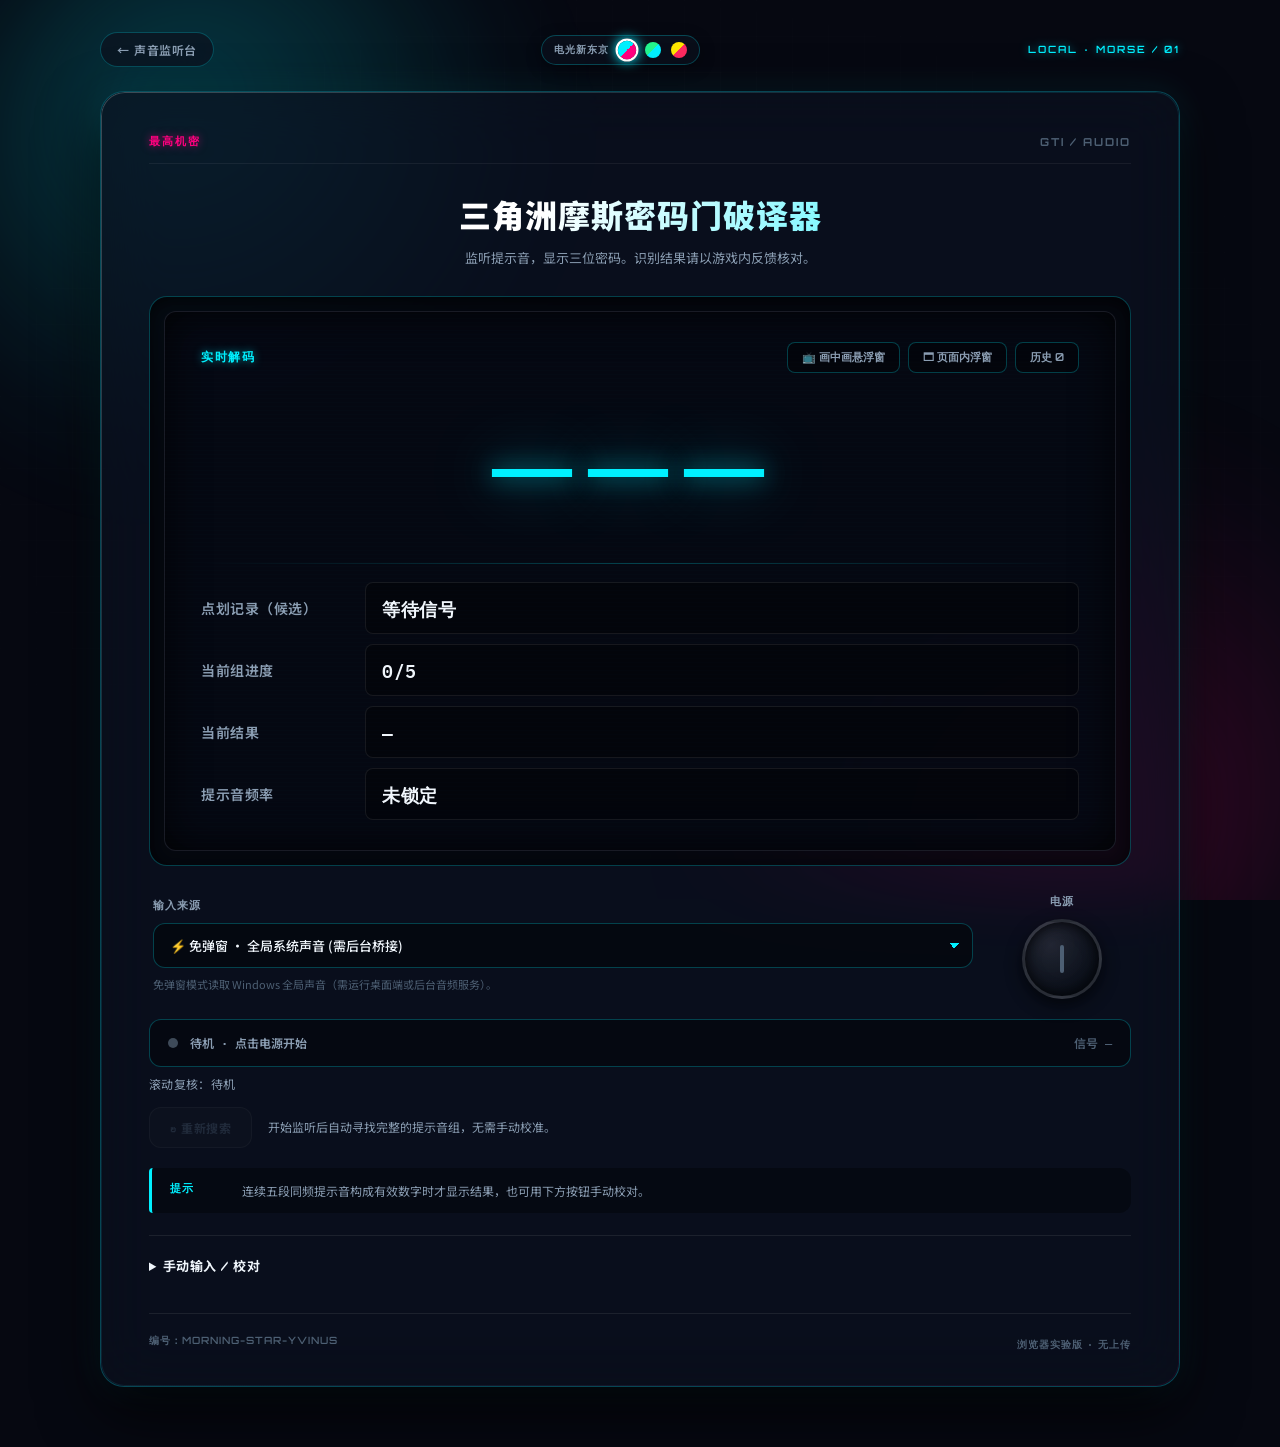
==== web/morse.html @ 89166b59 "feat: extract standalone morse module, add document picture-in-picture float overlay, wasapi audio w" ====
<!doctype html>
<html lang="zh-CN">
<head>
  <meta charset="UTF-8" />
  <meta name="viewport" content="width=device-width, initial-scale=1" />
  <meta name="theme-color" content="#171d1d" />
  <title>摩斯密码门解码台 · Delta Force Audio</title>
  <link rel="stylesheet" href="morse.css" />
  <link rel="stylesheet" href="morse-controls.css" />
</head>
<body>
  <div class="grain"></div>
  <div class="cyber-grid" aria-hidden="true"></div>
  <div class="liquid-orbs" aria-hidden="true">
    <div class="orb orb-1"></div>
    <div class="orb orb-2"></div>
  </div>

  <main class="shell">
    <header class="topbar">
      <a href="index.html" class="back">← 声音监听台</a>
      <div class="theme-capsule" data-theme-switcher title="切换赛博液态主题">
        <span class="theme-capsule-label" id="currentThemeName">电光新东京</span>
        <div class="theme-picker">
          <button class="theme-btn active" data-theme="cyber-neon" title="电光新东京 (青/粉)" type="button"></button>
          <button class="theme-btn" data-theme="acid-matrix" title="战术矩阵 (绿/青)" type="button"></button>
          <button class="theme-btn" data-theme="night-city" title="夜之城 (金/橙)" type="button"></button>
        </div>
      </div>
      <span class="top-tag">LOCAL · MORSE / 01</span>
    </header>

    <section class="machine" aria-labelledby="title">
      <div class="machine-heading"><span>最高机密</span><span>GTI / AUDIO</span></div>
      <h1 id="title" data-text="三角洲摩斯密码门破译器">三角洲摩斯密码门破译器</h1>
      <p class="subtitle">监听提示音，显示三位密码。识别结果请以游戏内反馈核对。</p>

      <div class="display-frame">
        <div class="display">
          <div class="display-top">
            <span class="small-label">实时解码</span>
            <div class="display-actions">
              <button id="pipToggleBtn" class="compact-btn" type="button" title="开启系统画中画置顶悬浮窗 (Chrome/Edge)">📺 画中画悬浮窗</button>
              <button id="compactToggleBtn" class="compact-btn" type="button" title="切换页面内极简浮窗">🗖 页面内浮窗</button>
              <button id="historyBtn" type="button">历史 <span id="historyCount">0</span></button>
            </div>
          </div>
          <div class="digits" id="digits" aria-live="polite">───</div>
          <div class="display-divider"></div>
          <div class="readout"><span>点划记录（候选）</span><strong id="symbols">等待信号</strong></div>
          <div class="readout"><span>当前组进度</span><strong id="pulseProgress">0/5</strong></div>
          <div class="readout"><span>当前结果</span><strong id="currentResult">—</strong></div>
          <div class="readout"><span>提示音频率</span><strong id="frequency">未锁定</strong></div>
        </div>
      </div>

      <!-- 极简浮窗 (Compact Overlay) -->
      <div id="compactOverlay" class="compact-overlay" hidden>
        <div class="compact-drag-handle">
          <span class="compact-title">密码门破译 · 浮窗</span>
          <button id="exitCompactBtn" class="compact-exit-btn" type="button" title="展开全功能面板">🗗 展开</button>
        </div>
        <div class="compact-body">
          <div class="compact-digits-wrapper">
            <span class="compact-label">解码密码</span>
            <div id="compactDigits" class="compact-digits">───</div>
          </div>
          <div class="compact-divider"></div>
          <div class="compact-readout">
            <span class="compact-label">候选斜杠 / 点划</span>
            <div id="compactCandidate" class="compact-candidate">/ / / (等待信号)</div>
          </div>
        </div>
      </div>

      <div class="control-grid">
        <div class="source-control">
          <label for="source">输入来源</label>
          <select id="source">
            <option value="wasapi">⚡ 免弹窗 · 全局系统声音 (需后台桥接)</option>
            <option value="screen">系统 / 游戏共享音频 (浏览器弹窗)</option>
            <option value="mic">麦克风</option>
            <option value="file">本地音频文件</option>
          </select>
          <input id="audioFile" type="file" accept="audio/*" hidden />
          <p id="sourceDesc">免弹窗模式读取 Windows 全局声音（需运行桌面端或后台音频服务）。</p>
        </div>
        <div class="power-block">
          <span>电源</span>
          <button id="powerBtn" class="power" type="button" aria-label="开始监听" aria-pressed="false"><span></span></button>
        </div>
      </div>

      <div class="status-row"><span class="lamp" id="lamp"></span><span id="status">待机 · 点击电源开始</span><span id="signalLevel">信号 —</span></div>
      <p class="rolling-status" id="rollingStatus" aria-live="polite">滚动复核：待机</p>
      <div class="search-row"><button id="searchBtn" type="button" disabled>↻ 重新搜索</button><span>开始监听后自动寻找完整的提示音组，无需手动校准。</span></div>
      <div class="search-row" id="diagnosticRow" hidden><button id="diagnosticBtn" type="button" disabled>● 开始诊断录制</button><span id="diagnosticNote">仅在点击后录制当前输入的音频及识别日志；停止时下载到本机，不会上传。可能录到语音，分享前请检查。最长 2 分钟。</span></div>
      <div class="hint-box"><span>提示</span><p id="hint">连续五段同频提示音构成有效数字时才显示结果，也可用下方按钮手动校对。</p></div>

      <details class="manual">
        <summary>手动输入 / 校对</summary>
        <p>每组五个符号自动转换为一位数字。音频识别不确定时，可手动修正。</p>
        <div class="manual-actions">
          <button id="dotBtn" type="button">· <small>短音</small></button>
          <button id="dashBtn" type="button">— <small>长音</small></button>
          <button id="undoBtn" type="button">↶ <small>撤销</small></button>
          <button id="resetBtn" type="button">⌁ <small>清空本轮</small></button>
        </div>
      </details>

      <section class="history" id="historyPanel" hidden aria-label="解码历史">
        <div class="section-head"><h2>本次历史</h2><button id="clearHistoryBtn" type="button">清空</button></div>
        <div id="historyList" class="history-list"><p class="empty">还没有解码记录</p></div>
      </section>

      <footer><span>编号：MORNING-STAR-YVINUS</span><span>浏览器实验版 · 无上传</span></footer>
    </section>
  </main>
  <script type="module" src="morse.js"></script>
</body>
</html>
---- web/morse.css ----
@import url('https://fonts.googleapis.com/css2?family=IBM+Plex+Mono:ital,wght@0,400;0,500;0,600;0,700;1,400&family=Noto+Sans+SC:wght@400;500;600;700;900&family=Orbitron:wght@500;700;900&display=swap');

/* =========================================================
   赛博液态摩斯破译机核心主题变量 (Morse Cyber Glass Tokens)
   ========================================================= */
:root,
html[data-theme="cyber-neon"] {
  --accent-primary: #00f0ff;
  --accent-secondary: #ff007f;
  --accent-glow-pri: rgba(0, 240, 255, 0.55);
  --accent-glow-sec: rgba(255, 0, 127, 0.55);
  --orb-1: radial-gradient(circle at 40% 30%, rgba(0, 240, 255, 0.28) 0%, rgba(0, 240, 255, 0) 70%);
  --orb-2: radial-gradient(circle at 60% 70%, rgba(255, 0, 127, 0.25) 0%, rgba(255, 0, 127, 0) 70%);
  --bg-base: #060811;
  --deck-bg: rgba(12, 17, 30, 0.72);
  --deck-border: rgba(0, 240, 255, 0.25);
  --deck-border-hover: rgba(0, 240, 255, 0.55);
  --display-bg: rgba(6, 10, 20, 0.85);
  --glass-specular: linear-gradient(135deg, rgba(255, 255, 255, 0.22) 0%, rgba(0, 240, 255, 0.12) 40%, rgba(255, 0, 127, 0.08) 100%);
  --glass-shadow: 0 24px 60px rgba(0, 0, 0, 0.75), 0 0 35px rgba(0, 240, 255, 0.1);
  --text-main: #f0f6fc;
  --text-muted: #8b9eb3;
  --text-dim: #4d5f73;
}

html[data-theme="acid-matrix"] {
  --accent-primary: #25f48b;
  --accent-secondary: #00f0ff;
  --accent-glow-pri: rgba(37, 244, 139, 0.55);
  --accent-glow-sec: rgba(0, 240, 255, 0.55);
  --orb-1: radial-gradient(circle at 40% 30%, rgba(37, 244, 139, 0.25) 0%, rgba(37, 244, 139, 0) 70%);
  --orb-2: radial-gradient(circle at 60% 70%, rgba(0, 240, 255, 0.22) 0%, rgba(0, 240, 255, 0) 70%);
  --bg-base: #040d0a;
  --deck-bg: rgba(6, 20, 16, 0.72);
  --deck-border: rgba(37, 244, 139, 0.25);
  --deck-border-hover: rgba(37, 244, 139, 0.55);
  --display-bg: rgba(4, 14, 11, 0.85);
  --glass-specular: linear-gradient(135deg, rgba(255, 255, 255, 0.22) 0%, rgba(37, 244, 139, 0.15) 40%, rgba(0, 240, 255, 0.08) 100%);
  --glass-shadow: 0 24px 60px rgba(0, 0, 0, 0.75), 0 0 35px rgba(37, 244, 139, 0.1);
  --text-main: #edf9f4;
  --text-muted: #86a69a;
  --text-dim: #446156;
}

html[data-theme="night-city"] {
  --accent-primary: #ffe600;
  --accent-secondary: #ff2a5f;
  --accent-glow-pri: rgba(255, 230, 0, 0.55);
  --accent-glow-sec: rgba(255, 42, 95, 0.55);
  --orb-1: radial-gradient(circle at 40% 30%, rgba(255, 230, 0, 0.24) 0%, rgba(255, 230, 0, 0) 70%);
  --orb-2: radial-gradient(circle at 60% 70%, rgba(255, 42, 95, 0.25) 0%, rgba(255, 42, 95, 0) 70%);
  --bg-base: #0a0808;
  --deck-bg: rgba(22, 17, 18, 0.75);
  --deck-border: rgba(255, 230, 0, 0.25);
  --deck-border-hover: rgba(255, 230, 0, 0.55);
  --display-bg: rgba(14, 10, 11, 0.88);
  --glass-specular: linear-gradient(135deg, rgba(255, 255, 255, 0.22) 0%, rgba(255, 230, 0, 0.14) 40%, rgba(255, 42, 95, 0.08) 100%);
  --glass-shadow: 0 24px 60px rgba(0, 0, 0, 0.75), 0 0 35px rgba(255, 230, 0, 0.1);
  --text-main: #fffdf2;
  --text-muted: #ad9f92;
  --text-dim: #635850;
}

/* =========================================================
   全局重置与液态背景层
   ========================================================= */
* {
  box-sizing: border-box;
  margin: 0;
  padding: 0;
}

body {
  background-color: var(--bg-base);
  color: var(--text-main);
  font-family: 'Noto Sans SC', system-ui, -apple-system, sans-serif;
  min-height: 100vh;
  position: relative;
  overflow-x: hidden;
  line-height: 1.5;
  transition: background-color 0.4s ease, color 0.4s ease;
}

/* 液态流动光球 */
.liquid-orbs {
  position: fixed;
  inset: 0;
  pointer-events: none;
  z-index: 0;
  overflow: hidden;
}

.liquid-orbs .orb {
  position: absolute;
  border-radius: 50%;
  filter: blur(75px);
  opacity: 0.85;
  will-change: transform;
}

.liquid-orbs .orb-1 {
  width: 600px;
  height: 600px;
  background: var(--orb-1);
  top: -10%;
  left: -5%;
  animation: orbFloatA 22s ease-in-out infinite alternate;
}

.liquid-orbs .orb-2 {
  width: 650px;
  height: 650px;
  background: var(--orb-2);
  bottom: -15%;
  right: -5%;
  animation: orbFloatB 26s ease-in-out infinite alternate;
}

@keyframes orbFloatA {
  0% { transform: translate(0, 0) scale(1); }
  100% { transform: translate(80px, 100px) scale(1.15); }
}

@keyframes orbFloatB {
  0% { transform: translate(0, 0) scale(1.1); }
  100% { transform: translate(-100px, -70px) scale(0.95); }
}

.cyber-grid {
  position: fixed;
  inset: 0;
  pointer-events: none;
  z-index: 0;
  background-image: 
    linear-gradient(to right, rgba(255, 255, 255, 0.02) 1px, transparent 1px),
    linear-gradient(to bottom, rgba(255, 255, 255, 0.02) 1px, transparent 1px);
  background-size: 36px 36px;
  mask-image: radial-gradient(ellipse at center, #000 35%, transparent 85%);
}

.shell {
  width: min(100% - 48px, 1080px);
  margin: 0 auto;
  padding: 32px 0 60px;
  position: relative;
  z-index: 2;
}

/* =========================================================
   顶部导航与主题胶囊 (Topbar & Controls)
   ========================================================= */
.topbar {
  display: flex;
  align-items: center;
  justify-content: space-between;
  margin-bottom: 24px;
  font-size: 13px;
}

.back {
  display: inline-flex;
  align-items: center;
  gap: 8px;
  color: var(--text-muted);
  text-decoration: none;
  font: 600 12px 'Orbitron', 'Noto Sans SC', sans-serif;
  letter-spacing: 0.5px;
  background: var(--deck-bg);
  backdrop-filter: blur(16px);
  border: 1px solid var(--deck-border);
  padding: 8px 16px;
  border-radius: 20px;
  transition: all 0.25s ease;
}

.back:hover {
  color: var(--accent-primary);
  border-color: var(--accent-primary);
  box-shadow: 0 0 16px var(--accent-glow-pri);
  transform: translateX(-2px);
}

.top-tag {
  font: 600 10px 'Orbitron', monospace;
  letter-spacing: 2px;
  color: var(--accent-primary);
  text-shadow: 0 0 8px var(--accent-glow-pri);
}

/* 主题切换微型胶囊 */
.theme-capsule {
  display: flex;
  align-items: center;
  gap: 8px;
  background: var(--deck-bg);
  backdrop-filter: blur(20px);
  border: 1px solid var(--deck-border);
  padding: 4px 10px 4px 12px;
  border-radius: 30px;
  box-shadow: 0 4px 16px rgba(0, 0, 0, 0.3);
}

.theme-capsule-label {
  font: 600 10px 'Orbitron', monospace;
  color: var(--text-muted);
  letter-spacing: 1px;
}

.theme-picker {
  display: flex;
  align-items: center;
  gap: 6px;
}

.theme-btn {
  width: 20px;
  height: 20px;
  border-radius: 50%;
  border: 2px solid transparent;
  cursor: pointer;
  background: transparent;
  padding: 0;
  transition: transform 0.25s ease, border-color 0.25s ease, box-shadow 0.25s ease;
}

.theme-btn::before {
  content: "";
  display: block;
  width: 100%;
  height: 100%;
  border-radius: 50%;
}

.theme-btn[data-theme="cyber-neon"]::before {
  background: linear-gradient(135deg, #00f0ff 50%, #ff007f 50%);
}

.theme-btn[data-theme="acid-matrix"]::before {
  background: linear-gradient(135deg, #25f48b 50%, #00f0ff 50%);
}

.theme-btn[data-theme="night-city"]::before {
  background: linear-gradient(135deg, #ffe600 50%, #ff2a5f 50%);
}

.theme-btn:hover {
  transform: scale(1.2);
}

.theme-btn.active {
  border-color: #ffffff;
  box-shadow: 0 0 10px var(--accent-primary);
  transform: scale(1.15);
}

/* =========================================================
   赛博液态战术终端机壳 (Cyber Tactical Deck)
   ========================================================= */
.machine {
  border: 1px solid var(--deck-border);
  border-radius: 24px;
  padding: 42px 48px 34px;
  background: var(--deck-bg);
  backdrop-filter: blur(28px) saturate(190%);
  -webkit-backdrop-filter: blur(28px) saturate(190%);
  box-shadow: var(--glass-shadow);
  position: relative;
  overflow: hidden;
  transition: border-color 0.35s ease;
}

.machine::before {
  content: "";
  position: absolute;
  inset: 0;
  border-radius: 24px;
  padding: 1px;
  background: var(--glass-specular);
  -webkit-mask: linear-gradient(#fff 0 0) content-box, linear-gradient(#fff 0 0);
  -webkit-mask-composite: xor;
  mask-composite: exclude;
  pointer-events: none;
}

.machine::after {
  content: "";
  position: absolute;
  inset: 0;
  z-index: 5;
  pointer-events: none;
  opacity: 0;
  background: repeating-linear-gradient(0deg, transparent 0 6px, var(--accent-glow-pri) 7px, transparent 9px);
  mix-blend-mode: screen;
}

.machine.theme-glitch {
  animation: theme-glitch-shift 650ms steps(1, end);
}

.machine.theme-glitch::after {
  animation: theme-glitch-scan 650ms steps(1, end);
}

.machine.theme-glitch h1::after {
  content: attr(data-text);
  position: absolute;
  inset: 0;
  background: var(--deck-bg);
  color: var(--accent-secondary);
  -webkit-text-fill-color: var(--accent-secondary);
  text-shadow: -3px 0 var(--accent-primary);
  clip-path: inset(35% 0 40% 0);
  animation: theme-glitch-title 650ms steps(1, end);
}

@keyframes theme-glitch-shift {
  0%, 100% { transform: translateX(0); filter: none; }
  12%, 38% { transform: translateX(-3px); filter: hue-rotate(45deg); }
  18%, 45% { transform: translateX(3px); filter: contrast(1.35); }
  25%, 55% { transform: translateX(0); filter: none; }
}

@keyframes theme-glitch-scan {
  0%, 100% { opacity: 0; clip-path: inset(0); }
  12%, 38% { opacity: .55; clip-path: inset(14% 0 68% 0); }
  18%, 45% { opacity: .35; clip-path: inset(58% 0 23% 0); }
  25%, 55% { opacity: 0; }
}

@keyframes theme-glitch-title {
  0%, 100% { opacity: 0; }
  12%, 38% { opacity: .9; transform: translateX(5px); clip-path: inset(23% 0 52% 0); }
  18%, 45% { opacity: .75; transform: translateX(-5px); clip-path: inset(58% 0 17% 0); }
  25%, 55% { opacity: 0; }
}

.machine-heading {
  display: flex;
  justify-content: space-between;
  align-items: center;
  font: 700 11px 'Orbitron', monospace;
  letter-spacing: 2px;
  color: var(--text-dim);
  border-bottom: 1px solid rgba(255, 255, 255, 0.06);
  padding-bottom: 14px;
}

.machine-heading span:first-child {
  color: var(--accent-secondary);
  text-shadow: 0 0 8px var(--accent-glow-sec);
}

h1 {
  position: relative;
  text-align: center;
  font-family: 'Orbitron', 'Noto Sans SC', sans-serif;
  font-size: clamp(22px, 4vw, 32px);
  font-weight: 900;
  margin: 28px 0 8px;
  letter-spacing: 1px;
  background: linear-gradient(120deg, #ffffff 40%, var(--accent-primary) 100%);
  -webkit-background-clip: text;
  -webkit-text-fill-color: transparent;
}

@media (prefers-reduced-motion: reduce) {
  .machine.theme-glitch,
  .machine.theme-glitch::after,
  .machine.theme-glitch h1::after {
    animation: none;
  }
}

.subtitle {
  text-align: center;
  color: var(--text-muted);
  font-size: 13px;
  margin: 0 0 28px;
}

/* =========================================================
   核心全息数显视窗 (Holo-Display HUD)
   ========================================================= */
.display-frame {
  background: rgba(0, 0, 0, 0.45);
  border: 1px solid var(--deck-border);
  border-radius: 18px;
  padding: 14px;
  box-shadow: inset 0 4px 20px rgba(0, 0, 0, 0.7);
}

.display {
  min-height: 390px;
  border: 1px solid rgba(255, 255, 255, 0.08);
  border-radius: 12px;
  padding: 30px 36px;
  background: 
    repeating-linear-gradient(0deg, transparent 0 3px, rgba(0, 240, 255, 0.02) 4px),
    var(--display-bg);
  box-shadow: inset 0 0 40px rgba(0, 0, 0, 0.8);
  position: relative;
}

.display-top {
  display: flex;
  justify-content: space-between;
  align-items: center;
  flex-wrap: wrap;
  gap: 10px;
}

.small-label {
  color: var(--accent-primary);
  font: 700 12px 'Orbitron', monospace;
  letter-spacing: 1.5px;
  text-shadow: 0 0 8px var(--accent-glow-pri);
}

.display-top button, .section-head button {
  border: 1px solid var(--deck-border);
  border-radius: 8px;
  background: rgba(0, 0, 0, 0.35);
  color: var(--text-muted);
  padding: 7px 14px;
  font: 600 11px 'Orbitron', 'IBM Plex Mono', monospace;
  cursor: pointer;
  transition: all 0.25s ease;
}

.display-top button:hover, .section-head button:hover {
  border-color: var(--accent-primary);
  color: var(--accent-primary);
  box-shadow: 0 0 12px var(--accent-glow-pri);
}

/* 核心三位数字管 */
.digits {
  text-align: center;
  color: var(--accent-primary);
  font: 900 clamp(64px, 12vw, 120px)/1.5 'Orbitron', 'IBM Plex Mono', monospace;
  letter-spacing: 0.2em;
  text-shadow: 0 0 25px var(--accent-glow-pri), 0 0 60px var(--accent-glow-pri);
  min-height: 175px;
  display: flex;
  align-items: center;
  justify-content: center;
  user-select: none;
}

.display-divider {
  height: 1px;
  background: linear-gradient(90deg, transparent, var(--deck-border), transparent);
  margin: 10px 0 18px;
}

.readout {
  display: grid;
  grid-template-columns: 150px 1fr;
  align-items: center;
  gap: 14px;
  margin-top: 10px;
  color: var(--text-muted);
  font: 600 14px 'Orbitron', 'Noto Sans SC', sans-serif;
  letter-spacing: 0.5px;
}

.readout strong {
  display: block;
  min-width: 0;
  padding: 10px 16px;
  background: rgba(0, 0, 0, 0.35);
  border: 1px solid rgba(255, 255, 255, 0.08);
  border-radius: 8px;
  color: var(--text-main);
  font: 600 18px 'IBM Plex Mono', monospace;
  overflow-wrap: anywhere;
}

/* =========================================================
   控制网格与发光电源 (Control Grid & Power Reactor)
   ========================================================= */
.control-grid {
  display: grid;
  grid-template-columns: 1fr 130px;
  gap: 24px;
  align-items: center;
  margin: 28px 4px 20px;
}

.source-control label, .power-block > span {
  display: block;
  color: var(--text-muted);
  font: 700 11px 'Orbitron', monospace;
  letter-spacing: 1px;
  margin-bottom: 10px;
}

.source-control select {
  width: 100%;
  background: rgba(0, 0, 0, 0.4);
  border: 1px solid var(--deck-border);
  border-radius: 12px;
  padding: 12px 16px;
  color: var(--text-main);
  font: 500 13px 'Noto Sans SC', sans-serif;
  appearance: none;
  background-image: linear-gradient(45deg, transparent 50%, var(--accent-primary) 50%), linear-gradient(135deg, var(--accent-primary) 50%, transparent 50%);
  background-position: calc(100% - 18px) 19px, calc(100% - 13px) 19px;
  background-size: 5px 5px;
  background-repeat: no-repeat;
  cursor: pointer;
  transition: all 0.25s ease;
}

.source-control select:hover, .source-control select:focus {
  border-color: var(--accent-primary);
  box-shadow: 0 0 16px var(--accent-glow-pri);
  outline: none;
}

.source-control select option {
  background: #0c121e;
  color: #fff;
}

.source-control p {
  color: var(--text-dim);
  font-size: 11px;
  line-height: 1.6;
  margin: 8px 0 0;
}

.power-block {
  text-align: center;
}

/* 发光原子反应堆电源键 (Power Button) */
.power {
  width: 80px;
  height: 80px;
  border-radius: 50%;
  border: 3px solid rgba(255, 255, 255, 0.12);
  background: radial-gradient(circle at 35% 30%, rgba(255, 255, 255, 0.1), #090e18 75%);
  box-shadow: 0 6px 16px rgba(0, 0, 0, 0.6), inset 0 0 14px rgba(0, 0, 0, 0.8);
  cursor: pointer;
  position: relative;
  display: inline-grid;
  place-items: center;
  transition: all 0.3s cubic-bezier(0.16, 1, 0.3, 1);
}

.power:hover {
  transform: scale(1.05);
  border-color: var(--deck-border);
}

.power span {
  display: inline-block;
  width: 4px;
  height: 28px;
  border-radius: 2px;
  background: var(--text-dim);
  transition: all 0.3s ease;
}

.power[aria-pressed="true"] {
  border-color: var(--accent-secondary);
  box-shadow: 0 0 30px var(--accent-glow-sec), inset 0 0 16px var(--accent-glow-sec);
  animation: reactorPulse 2s infinite ease-in-out;
}

.power[aria-pressed="true"] span {
  background: var(--accent-secondary);
  box-shadow: 0 0 12px var(--accent-secondary);
}

@keyframes reactorPulse {
  0%, 100% { box-shadow: 0 0 20px var(--accent-glow-sec), inset 0 0 12px var(--accent-glow-sec); }
  50% { box-shadow: 0 0 35px var(--accent-glow-sec), inset 0 0 22px var(--accent-glow-sec); }
}

/* =========================================================
   状态指示栏与全息提示 (Status & Hints)
   ========================================================= */
.status-row {
  display: flex;
  align-items: center;
  gap: 12px;
  padding: 13px 18px;
  border: 1px solid var(--deck-border);
  border-radius: 12px;
  background: rgba(0, 0, 0, 0.35);
  color: var(--text-muted);
  font: 600 12px 'IBM Plex Mono', 'Noto Sans SC', monospace;
}

.status-row #signalLevel {
  margin-left: auto;
  color: var(--text-dim);
}

.lamp {
  width: 10px;
  height: 10px;
  border-radius: 50%;
  background: #3e4a59;
  flex: none;
  box-shadow: none;
  transition: all 0.3s ease;
}

.lamp.live {
  background: var(--accent-primary);
  box-shadow: 0 0 14px var(--accent-primary);
  animation: liveBlink 1.4s infinite;
}

.hint-box {
  display: grid;
  grid-template-columns: 60px 1fr;
  align-items: start;
  gap: 12px;
  margin: 14px 0 22px;
  padding: 13px 18px;
  background: rgba(0, 0, 0, 0.35);
  border-left: 3px solid var(--accent-primary);
  border-radius: 4px 12px 12px 4px;
  color: var(--text-muted);
  font-size: 12px;
  line-height: 1.6;
}

.hint-box span {
  color: var(--accent-primary);
  font: 700 11px 'Orbitron', monospace;
  letter-spacing: 1px;
}

.hint-box p {
  margin: 0;
}

/* =========================================================
   手动输入电键与历史记录 (Manual Actions & History)
   ========================================================= */
.manual {
  border-top: 1px solid rgba(255, 255, 255, 0.08);
  padding-top: 20px;
}

.manual summary {
  cursor: pointer;
  font: 700 13px 'Orbitron', 'Noto Sans SC', sans-serif;
  color: var(--text-main);
  letter-spacing: 0.5px;
  margin-bottom: 8px;
  user-select: none;
}

.manual summary:hover {
  color: var(--accent-primary);
}

.manual p {
  font-size: 12px;
  color: var(--text-muted);
}

.manual-actions {
  display: grid;
  grid-template-columns: repeat(4, 1fr);
  gap: 12px;
  margin-top: 16px;
}

.manual-actions button {
  display: grid;
  place-items: center;
  gap: 4px;
  border: 1px solid var(--deck-border);
  background: rgba(0, 0, 0, 0.35);
  backdrop-filter: blur(12px);
  color: var(--accent-primary);
  border-radius: 12px;
  padding: 12px;
  font-size: 24px;
  font-weight: 700;
  cursor: pointer;
  transition: all 0.25s ease;
  position: relative;
  overflow: hidden;
}

.manual-actions button:hover {
  background: rgba(0, 240, 255, 0.1);
  border-color: var(--accent-primary);
  box-shadow: 0 0 16px var(--accent-glow-pri);
  transform: translateY(-2px);
}

.manual-actions button:active {
  transform: translateY(0);
}

.manual-actions small {
  font: 600 10px 'Noto Sans SC', sans-serif;
  color: var(--text-muted);
}

/* 历史记录面板 */
.history {
  margin-top: 22px;
  padding: 20px;
  border: 1px solid var(--deck-border);
  border-radius: 16px;
  background: rgba(0, 0, 0, 0.4);
}

.section-head {
  display: flex;
  align-items: center;
  justify-content: space-between;
}

.section-head h2 {
  font: 700 14px 'Orbitron', 'Noto Sans SC', sans-serif;
  letter-spacing: 0.5px;
}

.history-list {
  margin-top: 14px;
  max-height: 200px;
  overflow: auto;
}

.history-row {
  display: flex;
  justify-content: space-between;
  gap: 12px;
  padding: 10px 0;
  border-top: 1px solid rgba(255, 255, 255, 0.06);
  color: var(--text-muted);
  font: 13px 'IBM Plex Mono', monospace;
}

.history-row strong {
  color: var(--accent-primary);
  font-size: 15px;
  letter-spacing: 1px;
  text-shadow: 0 0 8px var(--accent-glow-pri);
}

.empty {
  color: var(--text-dim);
  font-size: 12px;
}

footer {
  border-top: 1px solid rgba(255, 255, 255, 0.08);
  padding-top: 20px;
  margin-top: 30px;
  display: flex;
  justify-content: space-between;
  font: 600 10px 'Orbitron', 'IBM Plex Mono', monospace;
  color: var(--text-dim);
  letter-spacing: 1px;
}

/* =========================================================
   移动端响应式适配
   ========================================================= */
@media (max-width: 650px) {
  .shell {
    width: 100%;
    padding: 16px 14px 40px;
  }
  .machine {
    border-radius: 16px;
    padding: 22px 18px;
  }
  .display {
    min-height: 0;
    padding: 20px 16px;
  }
  .digits {
    min-height: 130px;
    font-size: clamp(54px, 14vw, 80px);
  }
  .control-grid {
    grid-template-columns: 1fr;
    gap: 18px;
  }
  .power-block {
    display: flex;
    align-items: center;
    justify-content: space-between;
  }
  .power {
    width: 66px;
    height: 66px;
  }
  .manual-actions {
    grid-template-columns: repeat(2, 1fr);
  }
  .readout {
    grid-template-columns: 90px 1fr;
    font-size: 11px;
  }
  .readout strong {
    font-size: 13px;
  }
}

/* =========================================================
   极简浮窗 (Compact Floating Overlay) 样式
   ========================================================= */
.display-actions {
  display: flex;
  gap: 8px;
  align-items: center;
}

.compact-btn {
  background: rgba(0, 240, 255, 0.12);
  border: 1px solid var(--accent-primary);
  color: var(--accent-primary);
  padding: 4px 10px;
  font-size: 11px;
  border-radius: 4px;
  cursor: pointer;
  font-family: inherit;
  transition: all 0.2s ease;
}

.compact-btn:hover {
  background: var(--accent-primary);
  color: #000;
  box-shadow: 0 0 12px var(--accent-glow-pri);
}

.compact-overlay {
  display: none;
}

body.is-compact {
  background: transparent !important;
}

body.is-compact .topbar,
body.is-compact .machine-heading,
body.is-compact #title,
body.is-compact .subtitle,
body.is-compact .display-frame,
body.is-compact .control-grid,
body.is-compact .status-row,
body.is-compact .rolling-status,
body.is-compact .search-row,
body.is-compact .hint-box,
body.is-compact .manual,
body.is-compact footer,
body.is-compact .grain,
body.is-compact .cyber-grid,
body.is-compact .liquid-orbs {
  display: none !important;
}

body.is-compact .shell {
  padding: 0 !important;
  max-width: 100% !important;
}

body.is-compact .machine {
  background: transparent !important;
  border: none !important;
  box-shadow: none !important;
  padding: 0 !important;
}

body.is-compact .compact-overlay {
  display: block !important;
  position: fixed;
  top: 24px;
  right: 24px;
  z-index: 999999;
  background: rgba(6, 10, 20, 0.92);
  border: 1px solid var(--accent-primary);
  border-radius: 14px;
  padding: 12px 18px;
  backdrop-filter: blur(20px);
  box-shadow: 0 16px 40px rgba(0, 0, 0, 0.85), 0 0 25px var(--accent-glow-pri);
  width: 320px;
  user-select: none;
}

.compact-drag-handle {
  display: flex;
  justify-content: space-between;
  align-items: center;
  border-bottom: 1px solid rgba(255, 255, 255, 0.1);
  padding-bottom: 6px;
  margin-bottom: 10px;
  cursor: move;
}

.compact-title {
  font-size: 10px;
  font-family: 'IBM Plex Mono', monospace;
  color: var(--text-muted);
  letter-spacing: 1px;
}

.compact-exit-btn {
  background: none;
  border: none;
  color: var(--accent-primary);
  font-size: 11px;
  font-family: inherit;
  cursor: pointer;
  padding: 2px 6px;
  border-radius: 4px;
}

.compact-exit-btn:hover {
  background: rgba(255, 255, 255, 0.1);
}

.compact-body {
  display: flex;
  flex-direction: column;
  gap: 10px;
}

.compact-digits-wrapper {
  text-align: center;
}

.compact-label {
  font-size: 9px;
  color: var(--text-muted);
  font-family: 'IBM Plex Mono', monospace;
  letter-spacing: 1px;
  display: block;
  margin-bottom: 2px;
}

.compact-digits {
  font-family: 'Orbitron', monospace;
  font-size: 46px;
  font-weight: 900;
  color: var(--accent-primary);
  text-shadow: 0 0 20px var(--accent-glow-pri);
  letter-spacing: 6px;
  line-height: 1.1;
}

.compact-divider {
  height: 1px;
  background: rgba(255, 255, 255, 0.1);
}

.compact-readout {
  text-align: center;
}

.compact-candidate {
  font-family: 'IBM Plex Mono', monospace;
  font-size: 13px;
  font-weight: 600;
  color: #ffffff;
  background: rgba(0, 0, 0, 0.4);
  padding: 6px 10px;
  border-radius: 6px;
  border: 1px dashed rgba(0, 240, 255, 0.3);
  word-break: break-all;
}
---- web/morse-controls.css ----
/* =========================================================
   自动搜索控制行
   ========================================================= */
.search-row {
  display: flex;
  align-items: center;
  gap: 16px;
  margin: 14px 0 20px;
}

.search-row[hidden] {
  display: none;
}

.search-row button {
  flex: none;
  border: 1px solid var(--accent-primary);
  border-radius: 12px;
  background: rgba(0, 240, 255, 0.12);
  color: var(--accent-primary);
  padding: 11px 20px;
  font: 700 12px 'Orbitron', 'Noto Sans SC', sans-serif;
  letter-spacing: 0.5px;
  cursor: pointer;
  box-shadow: 0 4px 16px rgba(0, 0, 0, 0.3), inset 0 1px 1px rgba(255, 255, 255, 0.2);
  transition: all 0.25s ease;
}

.search-row button:hover:not(:disabled) {
  background: var(--accent-primary);
  color: #060912;
  box-shadow: 0 0 22px var(--accent-glow-pri);
  transform: translateY(-1px);
}

.search-row button:disabled {
  opacity: 0.35;
  cursor: not-allowed;
  border-color: rgba(255, 255, 255, 0.1);
  background: rgba(255, 255, 255, 0.04);
  color: var(--text-dim);
  box-shadow: none;
}

.search-row span {
  color: var(--text-muted);
  font-size: 12px;
  line-height: 1.5;
}

.rolling-status {
  margin: 8px 0 0;
  color: var(--text-muted);
  font-size: 12px;
  letter-spacing: 0.3px;
}

@media (max-width: 650px) {
  .search-row {
    align-items: flex-start;
    flex-direction: column;
    gap: 8px;
  }
}
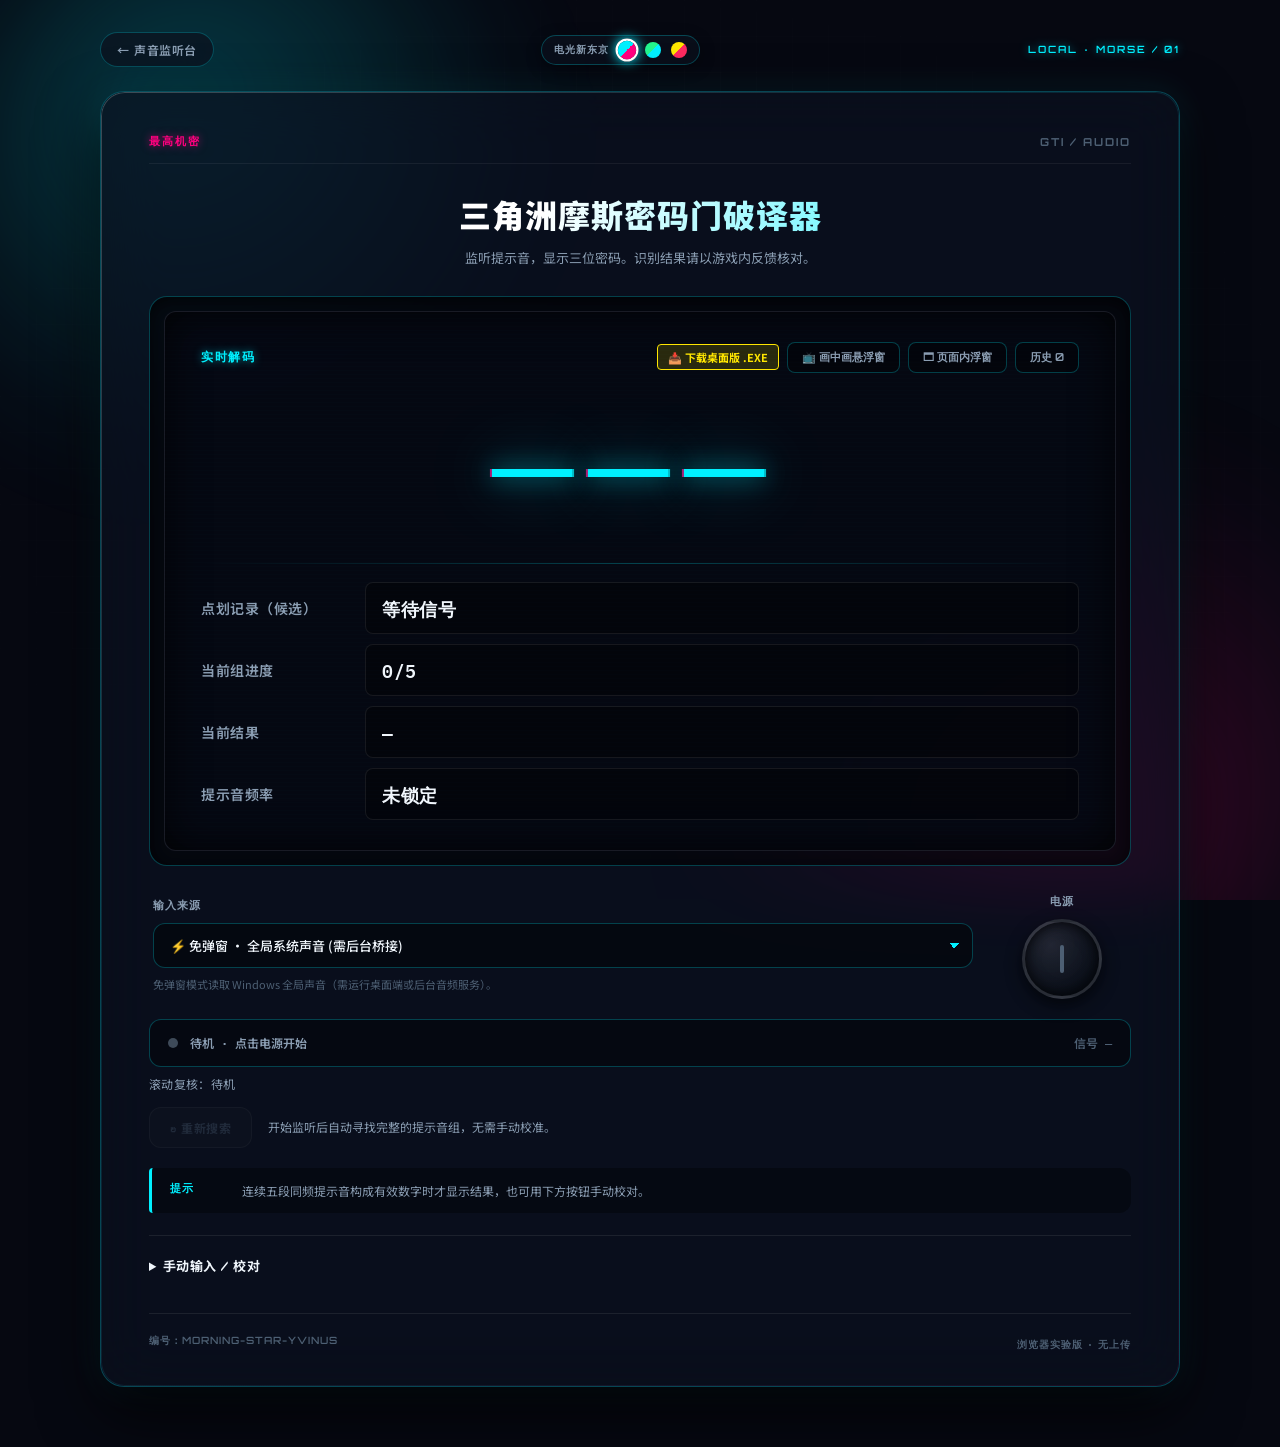
==== commit 172a17e4: "feat: add download exe button and github actions automatic build release workflow" ====
--- a/web/morse.html
+++ b/web/morse.html
@@ -40,6 +40,7 @@
           <div class="display-top">
             <span class="small-label">实时解码</span>
             <div class="display-actions">
+              <a id="downloadExeBtn" class="compact-btn download-btn" href="https://github.com/MorningStar-Lu/DeltaForceMoss/releases/download/v1.0.0/DeltaForceMoss.exe" target="_blank" title="下载 Windows 桌面单文件 EXE (免弹窗+突破全屏浮窗)">📥 下载桌面版 .EXE</a>
               <button id="pipToggleBtn" class="compact-btn" type="button" title="开启系统画中画置顶悬浮窗 (Chrome/Edge)">📺 画中画悬浮窗</button>
               <button id="compactToggleBtn" class="compact-btn" type="button" title="切换页面内极简浮窗">🗖 页面内浮窗</button>
               <button id="historyBtn" type="button">历史 <span id="historyCount">0</span></button>
--- a/web/morse.css
+++ b/web/morse.css
@@ -433,18 +433,28 @@
   box-shadow: 0 0 12px var(--accent-glow-pri);
 }
 
-/* 核心三位数字管 */
+/* 核心三位数字管 (赛博色差与故障脉冲) */
 .digits {
   text-align: center;
   color: var(--accent-primary);
   font: 900 clamp(64px, 12vw, 120px)/1.5 'Orbitron', 'IBM Plex Mono', monospace;
   letter-spacing: 0.2em;
-  text-shadow: 0 0 25px var(--accent-glow-pri), 0 0 60px var(--accent-glow-pri);
+  text-shadow: 
+    0 0 25px var(--accent-glow-pri),
+    0 0 60px var(--accent-glow-pri),
+    -2px 0 0 rgba(255, 0, 127, 0.75),
+    2px 0 0 rgba(0, 240, 255, 0.75);
   min-height: 175px;
   display: flex;
   align-items: center;
   justify-content: center;
   user-select: none;
+  animation: cp-text-flicker 4s infinite alternate;
+  position: relative;
+}
+
+.digits:hover {
+  animation: cp-glitch-active 0.3s cubic-bezier(0.25, 0.46, 0.45, 0.94) both;
 }
 
 .display-divider {
@@ -836,6 +846,22 @@
   background: var(--accent-primary);
   color: #000;
   box-shadow: 0 0 12px var(--accent-glow-pri);
+}
+
+.download-btn {
+  text-decoration: none;
+  background: rgba(255, 230, 0, 0.15);
+  border-color: #ffe600;
+  color: #ffe600;
+  font-weight: 700;
+  display: inline-flex;
+  align-items: center;
+}
+
+.download-btn:hover {
+  background: #ffe600;
+  color: #000;
+  box-shadow: 0 0 14px rgba(255, 230, 0, 0.65);
 }
 
 .compact-overlay {
@@ -974,3 +1000,72 @@
   word-break: break-all;
 }
 
+/* =========================================================
+   赛博朋克 2077 故障风 & 液态玻璃 (Cyberpunk 2077 Glitch & Liquid Glass FX)
+   ========================================================= */
+
+@keyframes cp-text-flicker {
+  0%, 100% {
+    text-shadow: 
+      0 0 25px var(--accent-glow-pri),
+      0 0 60px var(--accent-glow-pri),
+      -2px 0 0 rgba(255, 0, 127, 0.75),
+      2px 0 0 rgba(0, 240, 255, 0.75);
+  }
+  48% { opacity: 1; }
+  50% { opacity: 0.85; transform: skewX(-1.5deg); }
+  52% { opacity: 1; transform: skewX(0deg); }
+  78% { text-shadow: -3px 0 0 rgba(255, 0, 127, 0.9), 3px 0 0 rgba(0, 240, 255, 0.9); }
+  80% { text-shadow: 0 0 25px var(--accent-glow-pri); }
+}
+
+@keyframes cp-glitch-active {
+  0% { transform: translate(0); }
+  20% { transform: translate(-3px, 2px) skewX(3deg); }
+  40% { transform: translate(3px, -2px) skewX(-3deg); filter: hue-rotate(90deg); }
+  60% { transform: translate(-2px, -1px); }
+  80% { transform: translate(2px, 1px); }
+  100% { transform: translate(0); filter: none; }
+}
+
+/* 液态光斑浮动 (Liquid Ambient Orbs) */
+.liquid-orbs .orb-1 {
+  animation: liquid-float-1 14s ease-in-out infinite alternate;
+}
+
+.liquid-orbs .orb-2 {
+  animation: liquid-float-2 18s ease-in-out infinite alternate;
+}
+
+@keyframes liquid-float-1 {
+  0% { transform: translate(0, 0) scale(1); }
+  50% { transform: translate(80px, 50px) scale(1.25); }
+  100% { transform: translate(-50px, 90px) scale(0.95); }
+}
+
+@keyframes liquid-float-2 {
+  0% { transform: translate(0, 0) scale(1); }
+  50% { transform: translate(-70px, -40px) scale(1.2); }
+  100% { transform: translate(60px, -80px) scale(0.85); }
+}
+
+/* 赛博液态玻璃镜面高光 (Specular Glass Highlight) */
+.display-frame::after, .compact-overlay::after {
+  content: "";
+  position: absolute;
+  top: 0;
+  left: -100%;
+  width: 50%;
+  height: 100%;
+  background: linear-gradient(90deg, transparent, rgba(255, 255, 255, 0.08), transparent);
+  transform: skewX(-25deg);
+  animation: cp-glass-shine 8s infinite;
+  pointer-events: none;
+}
+
+@keyframes cp-glass-shine {
+  0%, 70% { left: -100%; }
+  100% { left: 200%; }
+}
+
+
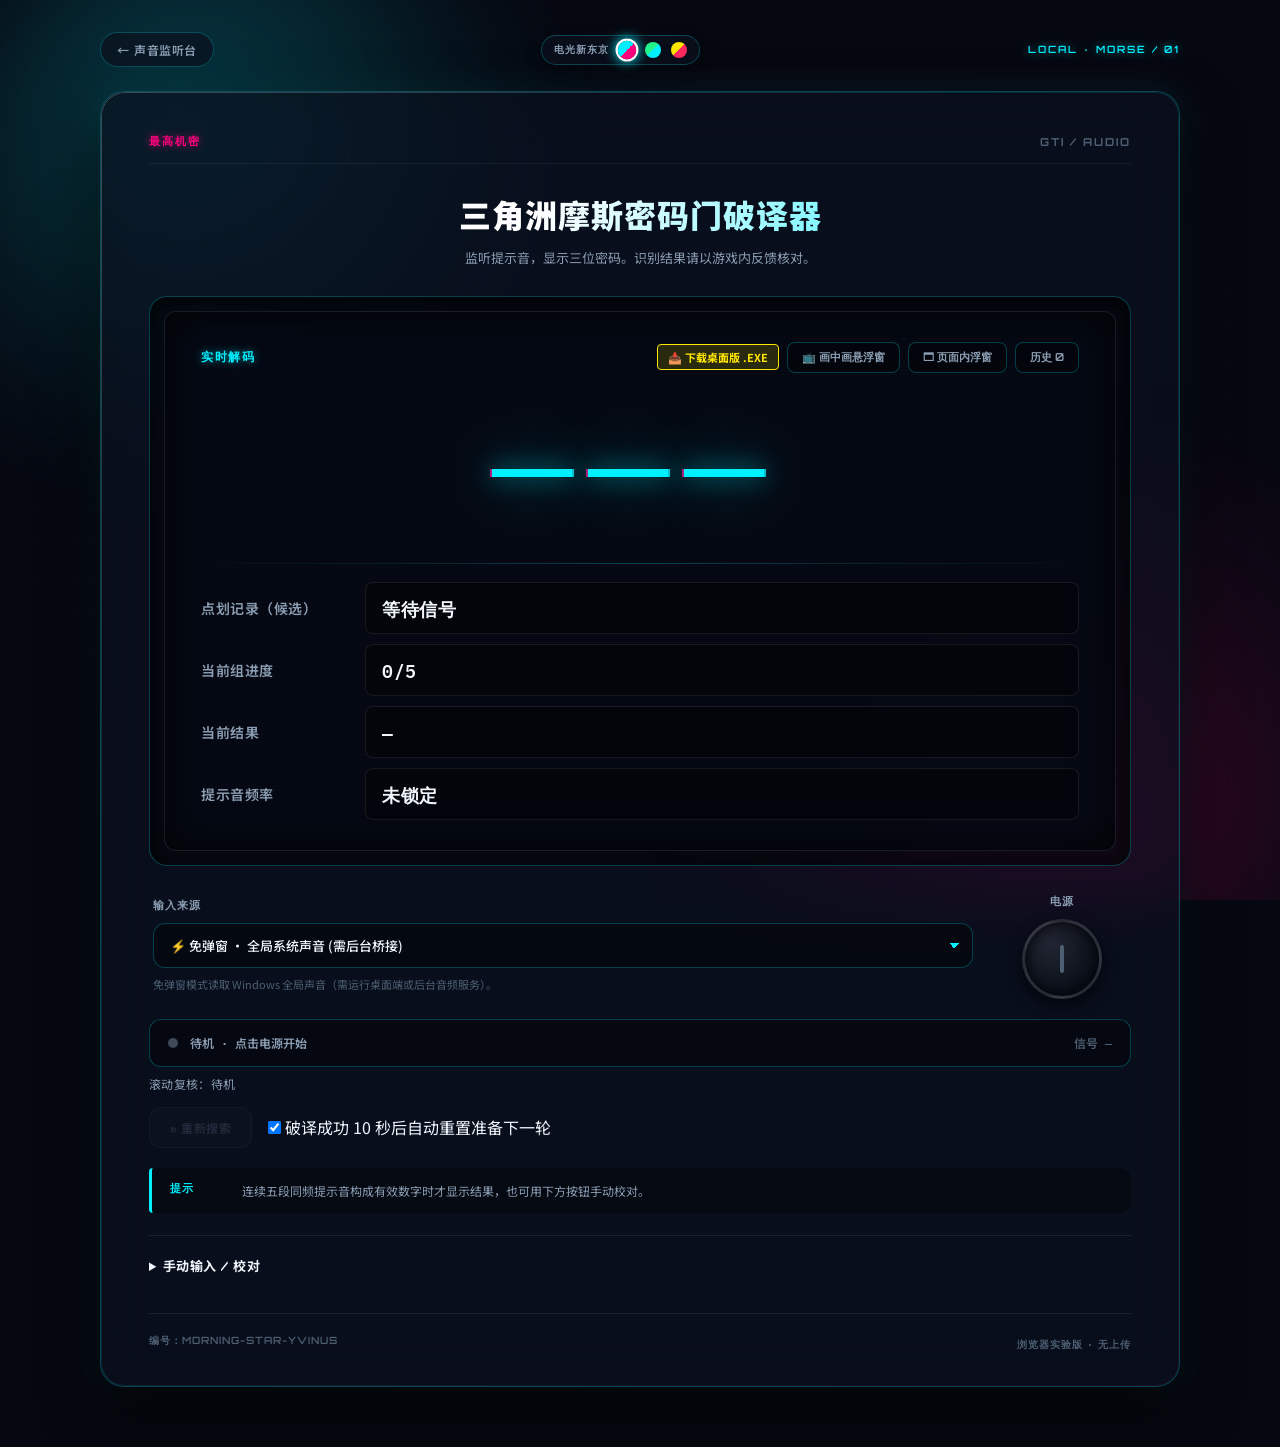
==== commit c48cc207: "feat: add 10s auto-reset countdown, new round auto-switch, and PiP reset/re-read buttons" ====
--- a/web/morse.html
+++ b/web/morse.html
@@ -94,7 +94,12 @@
 
       <div class="status-row"><span class="lamp" id="lamp"></span><span id="status">待机 · 点击电源开始</span><span id="signalLevel">信号 —</span></div>
       <p class="rolling-status" id="rollingStatus" aria-live="polite">滚动复核：待机</p>
-      <div class="search-row"><button id="searchBtn" type="button" disabled>↻ 重新搜索</button><span>开始监听后自动寻找完整的提示音组，无需手动校准。</span></div>
+      <div class="search-row">
+        <button id="searchBtn" type="button" disabled>↻ 重新搜索</button>
+        <label class="auto-reset-label" title="开启后，完成三位解码 10 秒后会自动重置屏幕准备下一轮破译">
+          <input type="checkbox" id="autoResetCheck" checked /> 破译成功 10 秒后自动重置准备下一轮
+        </label>
+      </div>
       <div class="search-row" id="diagnosticRow" hidden><button id="diagnosticBtn" type="button" disabled>● 开始诊断录制</button><span id="diagnosticNote">仅在点击后录制当前输入的音频及识别日志；停止时下载到本机，不会上传。可能录到语音，分享前请检查。最长 2 分钟。</span></div>
       <div class="hint-box"><span>提示</span><p id="hint">连续五段同频提示音构成有效数字时才显示结果，也可用下方按钮手动校对。</p></div>
 
